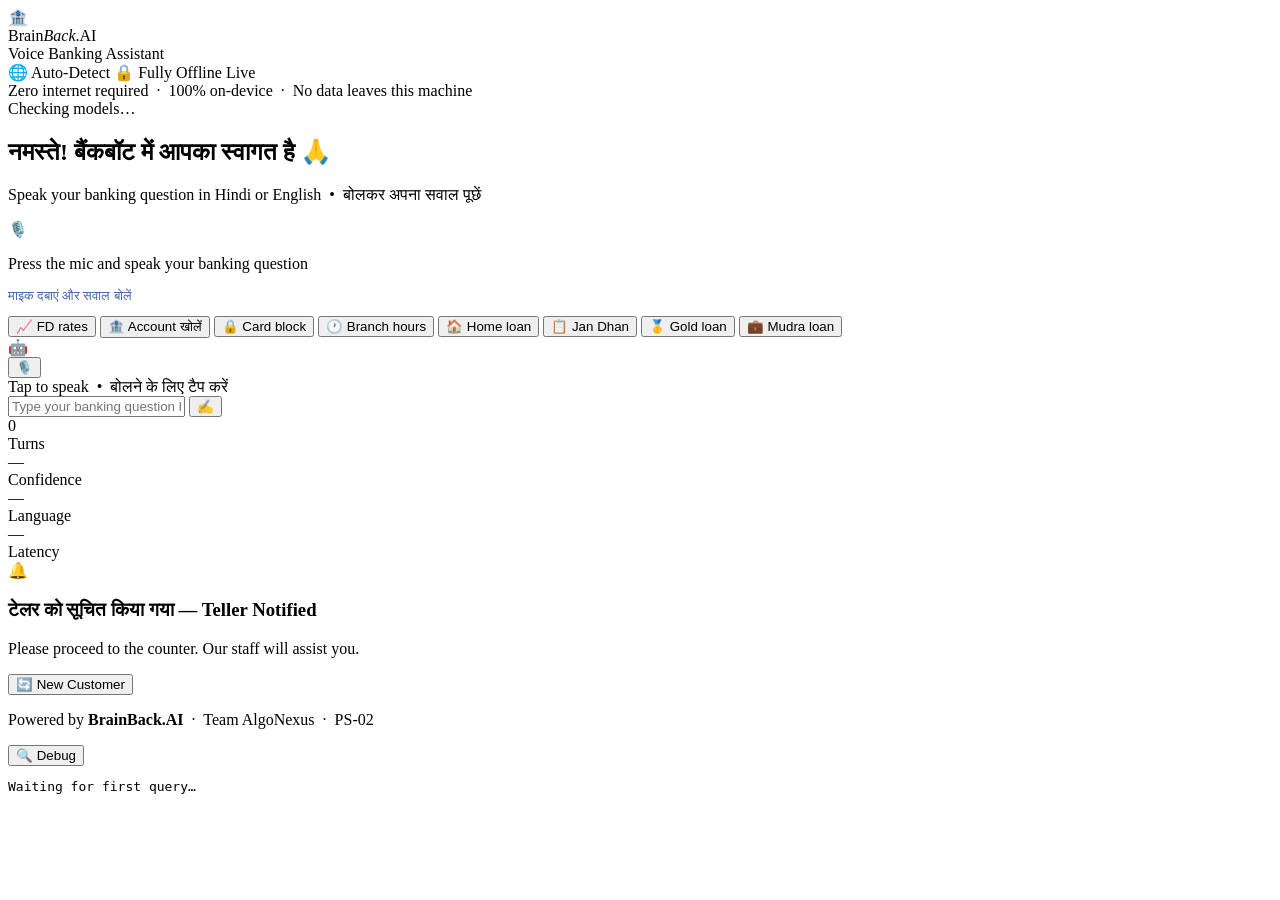
==== frontend/templates/index.html @ 08264290 "feat: offline voice RAG upgrades - hallucination fixes, STT phonetic dict, whisper prompt biasing, a" ====
<!DOCTYPE html>
<html lang="en">
<head>
  <meta charset="UTF-8"/>
  <meta name="viewport" content="width=device-width, initial-scale=1"/>
  <title>BankBot — BrainBack.AI</title>

  <!-- Fonts (only external dependency) -->
  <link rel="preconnect" href="https://fonts.googleapis.com"/>
  <link rel="preconnect" href="https://fonts.gstatic.com" crossorigin/>
  <link href="https://fonts.googleapis.com/css2?family=Sora:wght@300;400;600;700;800&family=Noto+Sans+Devanagari:wght@400;600&display=swap" rel="stylesheet"/>

  <!-- Kiosk stylesheet -->
  <link rel="stylesheet" href="/static/css/style.css"/>
</head>

<body>

  <!-- Animated background layers -->
  <div class="bg-radial" aria-hidden="true"></div>
  <div class="bg-grid"   aria-hidden="true"></div>

  <main class="page">

    <!-- ── HEADER ──────────────────────────────────────────── -->
    <header class="header">
      <div class="brand">
        <div class="brand-logo" aria-hidden="true">🏦</div>
        <div class="brand-text">
          <div class="brand-name">Brain<em>Back</em>.AI</div>
          <div class="brand-sub">Voice Banking Assistant</div>
        </div>
      </div>
      <div class="header-right">
        <span class="pill pill-blue" id="lang-badge" role="button" tabindex="0" onclick="toggleLanguageOverride()" style="cursor: pointer; user-select: none;">🌐 Auto-Detect</span>
        <span class="pill pill-gold">🔒 Fully Offline</span>
        <span class="pill pill-green"><span class="live-dot" aria-hidden="true"></span> Live</span>
      </div>
    </header>

    <!-- ── OFFLINE INDICATOR ───────────────────────────────── -->
    <div class="offline-banner" role="status">
      <span class="dot" aria-hidden="true"></span>
      Zero internet required &nbsp;·&nbsp; 100% on-device &nbsp;·&nbsp; No data leaves this machine
    </div>

    <!-- ── MODEL STATUS BAR (filled by JS) ────────────────── -->
    <div class="model-bar" id="model-bar" role="status" aria-label="Model status">
      <span class="mt-lbl">Checking models…</span>
    </div>

    <!-- ── GREETING ────────────────────────────────────────── -->
    <section class="greeting">
      <h1>नमस्ते! <span class="hi">बैंकबॉट</span> में आपका स्वागत है 🙏</h1>
      <p>Speak your banking question in Hindi or English &nbsp;•&nbsp; बोलकर अपना सवाल पूछें</p>
    </section>

    <!-- ── MAIN INTERACTION CARD ───────────────────────────── -->
    <div class="card">

      <!-- Conversation history -->
      <section class="conversation" id="conversation" aria-label="Conversation" aria-live="polite">
        <div class="empty-state" id="empty-state">
          <div class="icon" aria-hidden="true">🎙️</div>
          <p>Press the mic and speak your banking question</p>
          <p style="font-size:12.5px; color:#4466AA; margin-top:3px">
            माइक दबाएं और सवाल बोलें
          </p>
          <div class="sample-tiles" role="list">
            <button class="sample-tile" role="listitem" onclick="askSample('FD interest rate kya hai')">📈 FD rates</button>
            <button class="sample-tile" role="listitem" onclick="askSample('savings account kholne ke liye kya chahiye')">🏦 Account खोलें</button>
            <button class="sample-tile" role="listitem" onclick="askSample('ATM card block karna hai')">🔒 Card block</button>
            <button class="sample-tile" role="listitem" onclick="askSample('branch timing kya hai')">🕐 Branch hours</button>
            <button class="sample-tile" role="listitem" onclick="askSample('home loan ki jankari')">🏠 Home loan</button>
            <button class="sample-tile" role="listitem" onclick="askSample('Jan Dhan account kya hota hai')">📋 Jan Dhan</button>
            <button class="sample-tile" role="listitem" onclick="askSample('gold loan chahiye')">🥇 Gold loan</button>
            <button class="sample-tile" role="listitem" onclick="askSample('mudra loan kaise milega')">💼 Mudra loan</button>
          </div>
        </div>
      </section>

      <!-- Thinking indicator (shown while pipeline is running) -->
      <div class="thinking-wrap" id="thinking-wrap" aria-live="polite">
        <div class="msg bot">
          <div class="avatar" aria-hidden="true">🤖</div>
          <div class="thinking-dots" role="status" aria-label="Processing">
            <div class="thinking-dot"></div>
            <div class="thinking-dot"></div>
            <div class="thinking-dot"></div>
          </div>
        </div>
      </div>

      <div class="divider" aria-hidden="true"></div>

      <!-- Voice controls -->
      <div class="voice-controls">

        <!-- Real-time waveform from mic -->
        <div class="waveform" id="waveform" aria-hidden="true"></div>

        <!-- Mic button with animated rings -->
        <div class="mic-wrap">
          <div class="mic-ring off" id="mic-ring-1" aria-hidden="true"></div>
          <div class="mic-ring off" id="mic-ring-2" aria-hidden="true"></div>
          <div class="mic-ring off" id="mic-ring-3" aria-hidden="true"></div>
          <button
            class="mic-btn"
            id="mic-btn"
            onclick="toggleMic()"
            aria-label="Start recording"
          >🎙️</button>
        </div>

        <div class="mic-label" id="mic-label" role="status">
          Tap to speak &nbsp;•&nbsp; बोलने के लिए टैप करें
        </div>

      </div><!-- /voice-controls -->

      <!-- Text Input Area -->
      <div class="text-chat-area">
         <input type="text" id="chat-input" class="chat-input" placeholder="Type your banking question here..." autocomplete="off">
         <button class="btn-send" id="send-btn" aria-label="Send message">✍️</button>
      </div>
      <!-- Pipeline stats -->
      <div class="stats-bar" role="group" aria-label="Session statistics">
        <div class="stat-card">
          <div class="stat-value" id="stat-turns">0</div>
          <div class="stat-label">Turns</div>
        </div>
        <div class="stat-card">
          <div class="stat-value" id="stat-conf">—</div>
          <div class="stat-label">Confidence</div>
        </div>
        <div class="stat-card">
          <div class="stat-value" id="stat-lang">—</div>
          <div class="stat-label">Language</div>
        </div>
        <div class="stat-card">
          <div class="stat-value" id="stat-latency">—</div>
          <div class="stat-label">Latency</div>
        </div>
      </div>

    </div><!-- /card -->

    <!-- ── TELLER ALERT ─────────────────────────────────────── -->
    <div class="teller-alert" id="teller-alert" role="alert">
      <div class="teller-icon" aria-hidden="true">🔔</div>
      <div class="teller-body">
        <h3>टेलर को सूचित किया गया — Teller Notified</h3>
        <p id="teller-msg">Please proceed to the counter. Our staff will assist you.</p>
      </div>
    </div>

    <!-- ── BOTTOM ROW ──────────────────────────────────────── -->
    <div class="bottom-row">
      <button class="btn-secondary" onclick="resetSession()">🔄 New Customer</button>
      <p class="credit">Powered by <b>BrainBack.AI</b> &nbsp;·&nbsp; Team AlgoNexus &nbsp;·&nbsp; PS-02</p>
      <button class="btn-secondary" onclick="toggleDebug()">🔍 Debug</button>
    </div>

    <!-- ── DEBUG PANEL ─────────────────────────────────────── -->
    <pre class="debug-panel" id="debug-panel" aria-label="Debug output">Waiting for first query…</pre>

  </main><!-- /page -->

  <!-- Hidden audio player for TTS output -->
  <audio id="audio-player" aria-hidden="true"></audio>

  <!-- Kiosk JS (deferred — runs after DOM ready) -->
  <script src="/static/js/app.js" defer></script>

</body>
</html>
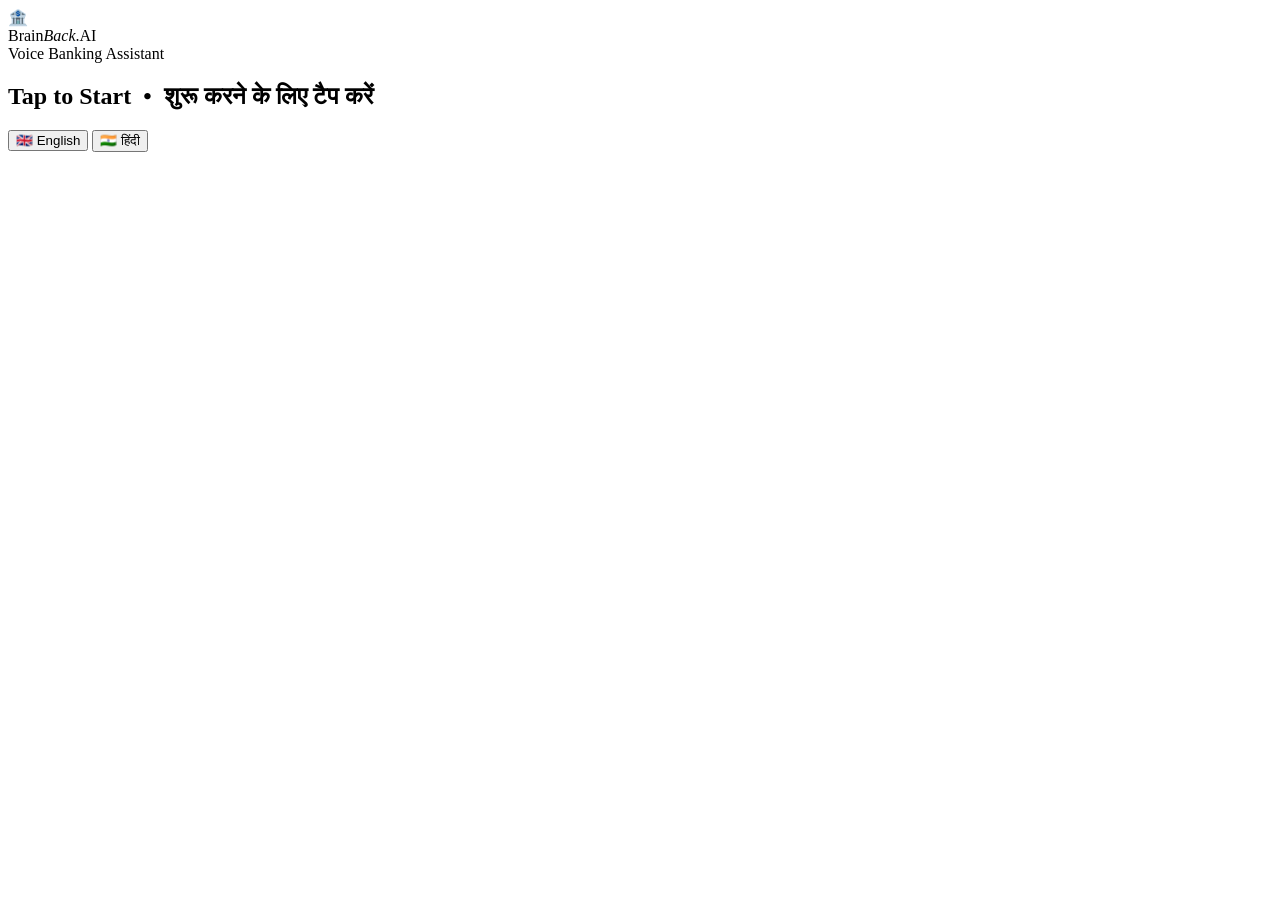
==== commit 1949c751: "start dialog and end dialog added" ====
--- a/frontend/templates/index.html
+++ b/frontend/templates/index.html
@@ -20,7 +20,23 @@
   <div class="bg-radial" aria-hidden="true"></div>
   <div class="bg-grid"   aria-hidden="true"></div>
 
-  <main class="page">
+  <!-- ── WELCOME OVERLAY ───────────────────────────────────── -->
+  <div id="welcome-overlay" class="welcome-overlay">
+    <div class="welcome-card">
+      <div class="welcome-brand">
+        <div class="welcome-logo">🏦</div>
+        <div class="welcome-title">Brain<em>Back</em>.AI</div>
+        <div class="welcome-subtitle">Voice Banking Assistant</div>
+      </div>
+      <h2>Tap to Start &nbsp;•&nbsp; शुरू करने के लिए टैप करें</h2>
+      <div class="welcome-buttons">
+        <button class="btn-lang" onclick="startSession('en')">🇬🇧 English</button>
+        <button class="btn-lang" onclick="startSession('hi')">🇮🇳 हिंदी</button>
+      </div>
+    </div>
+  </div>
+
+  <main class="page" id="main-ui" style="display: none;">
 
     <!-- ── HEADER ──────────────────────────────────────────── -->
     <header class="header">
@@ -93,6 +109,15 @@
 
       <div class="divider" aria-hidden="true"></div>
 
+      <!-- Exit Prompt Banner -->
+      <div id="exit-prompt" class="exit-prompt">
+        <div class="exit-msg">Any more questions? &nbsp;•&nbsp; कोई और सवाल?</div>
+        <div class="exit-actions">
+          <button class="btn-exit" onclick="endSession()">🛑 No, Exit</button>
+          <button class="btn-continue" onclick="hideExitPrompt()">🎤 Yes, Ask</button>
+        </div>
+      </div>
+
       <!-- Voice controls -->
       <div class="voice-controls">
 
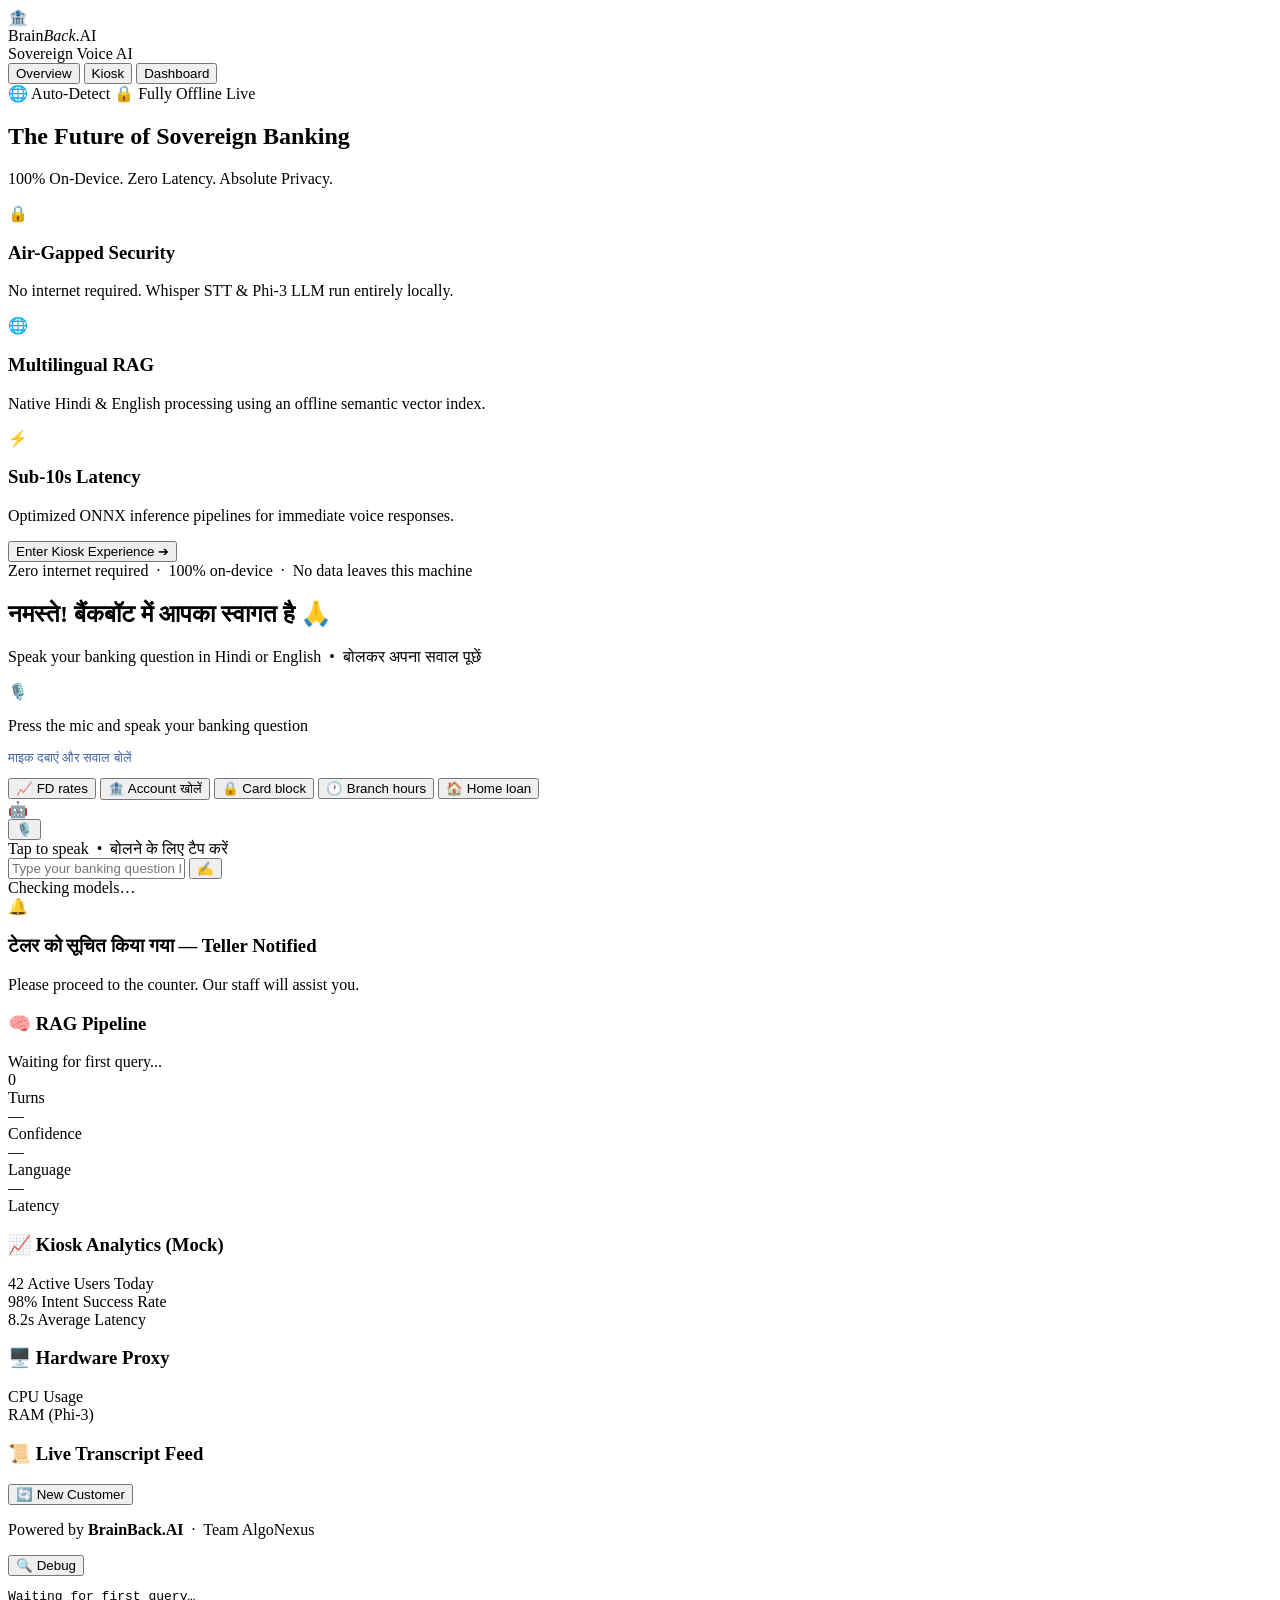
==== commit 359e073d: "fixed the UI destruct issue" ====
--- a/frontend/templates/index.html
+++ b/frontend/templates/index.html
@@ -1,201 +1,268 @@
-<!DOCTYPE html>
+<!doctype html>
 <html lang="en">
-<head>
-  <meta charset="UTF-8"/>
-  <meta name="viewport" content="width=device-width, initial-scale=1"/>
-  <title>BankBot — BrainBack.AI</title>
-
-  <!-- Fonts (only external dependency) -->
-  <link rel="preconnect" href="https://fonts.googleapis.com"/>
-  <link rel="preconnect" href="https://fonts.gstatic.com" crossorigin/>
-  <link href="https://fonts.googleapis.com/css2?family=Sora:wght@300;400;600;700;800&family=Noto+Sans+Devanagari:wght@400;600&display=swap" rel="stylesheet"/>
-
-  <!-- Kiosk stylesheet -->
-  <link rel="stylesheet" href="/static/css/style.css"/>
-</head>
-
-<body>
-
-  <!-- Animated background layers -->
-  <div class="bg-radial" aria-hidden="true"></div>
-  <div class="bg-grid"   aria-hidden="true"></div>
-
-  <!-- ── WELCOME OVERLAY ───────────────────────────────────── -->
-  <div id="welcome-overlay" class="welcome-overlay">
-    <div class="welcome-card">
-      <div class="welcome-brand">
-        <div class="welcome-logo">🏦</div>
-        <div class="welcome-title">Brain<em>Back</em>.AI</div>
-        <div class="welcome-subtitle">Voice Banking Assistant</div>
-      </div>
-      <h2>Tap to Start &nbsp;•&nbsp; शुरू करने के लिए टैप करें</h2>
-      <div class="welcome-buttons">
-        <button class="btn-lang" onclick="startSession('en')">🇬🇧 English</button>
-        <button class="btn-lang" onclick="startSession('hi')">🇮🇳 हिंदी</button>
-      </div>
-    </div>
-  </div>
-
-  <main class="page" id="main-ui" style="display: none;">
-
-    <!-- ── HEADER ──────────────────────────────────────────── -->
-    <header class="header">
-      <div class="brand">
-        <div class="brand-logo" aria-hidden="true">🏦</div>
-        <div class="brand-text">
-          <div class="brand-name">Brain<em>Back</em>.AI</div>
-          <div class="brand-sub">Voice Banking Assistant</div>
-        </div>
-      </div>
-      <div class="header-right">
-        <span class="pill pill-blue" id="lang-badge" role="button" tabindex="0" onclick="toggleLanguageOverride()" style="cursor: pointer; user-select: none;">🌐 Auto-Detect</span>
-        <span class="pill pill-gold">🔒 Fully Offline</span>
-        <span class="pill pill-green"><span class="live-dot" aria-hidden="true"></span> Live</span>
-      </div>
-    </header>
-
-    <!-- ── OFFLINE INDICATOR ───────────────────────────────── -->
-    <div class="offline-banner" role="status">
-      <span class="dot" aria-hidden="true"></span>
-      Zero internet required &nbsp;·&nbsp; 100% on-device &nbsp;·&nbsp; No data leaves this machine
-    </div>
-
-    <!-- ── MODEL STATUS BAR (filled by JS) ────────────────── -->
-    <div class="model-bar" id="model-bar" role="status" aria-label="Model status">
-      <span class="mt-lbl">Checking models…</span>
-    </div>
-
-    <!-- ── GREETING ────────────────────────────────────────── -->
-    <section class="greeting">
-      <h1>नमस्ते! <span class="hi">बैंकबॉट</span> में आपका स्वागत है 🙏</h1>
-      <p>Speak your banking question in Hindi or English &nbsp;•&nbsp; बोलकर अपना सवाल पूछें</p>
-    </section>
-
-    <!-- ── MAIN INTERACTION CARD ───────────────────────────── -->
-    <div class="card">
-
-      <!-- Conversation history -->
-      <section class="conversation" id="conversation" aria-label="Conversation" aria-live="polite">
-        <div class="empty-state" id="empty-state">
-          <div class="icon" aria-hidden="true">🎙️</div>
-          <p>Press the mic and speak your banking question</p>
-          <p style="font-size:12.5px; color:#4466AA; margin-top:3px">
-            माइक दबाएं और सवाल बोलें
-          </p>
-          <div class="sample-tiles" role="list">
-            <button class="sample-tile" role="listitem" onclick="askSample('FD interest rate kya hai')">📈 FD rates</button>
-            <button class="sample-tile" role="listitem" onclick="askSample('savings account kholne ke liye kya chahiye')">🏦 Account खोलें</button>
-            <button class="sample-tile" role="listitem" onclick="askSample('ATM card block karna hai')">🔒 Card block</button>
-            <button class="sample-tile" role="listitem" onclick="askSample('branch timing kya hai')">🕐 Branch hours</button>
-            <button class="sample-tile" role="listitem" onclick="askSample('home loan ki jankari')">🏠 Home loan</button>
-            <button class="sample-tile" role="listitem" onclick="askSample('Jan Dhan account kya hota hai')">📋 Jan Dhan</button>
-            <button class="sample-tile" role="listitem" onclick="askSample('gold loan chahiye')">🥇 Gold loan</button>
-            <button class="sample-tile" role="listitem" onclick="askSample('mudra loan kaise milega')">💼 Mudra loan</button>
-          </div>
-        </div>
-      </section>
-
-      <!-- Thinking indicator (shown while pipeline is running) -->
-      <div class="thinking-wrap" id="thinking-wrap" aria-live="polite">
-        <div class="msg bot">
-          <div class="avatar" aria-hidden="true">🤖</div>
-          <div class="thinking-dots" role="status" aria-label="Processing">
-            <div class="thinking-dot"></div>
-            <div class="thinking-dot"></div>
-            <div class="thinking-dot"></div>
-          </div>
-        </div>
-      </div>
-
-      <div class="divider" aria-hidden="true"></div>
-
-      <!-- Exit Prompt Banner -->
-      <div id="exit-prompt" class="exit-prompt">
-        <div class="exit-msg">Any more questions? &nbsp;•&nbsp; कोई और सवाल?</div>
-        <div class="exit-actions">
-          <button class="btn-exit" onclick="endSession()">🛑 No, Exit</button>
-          <button class="btn-continue" onclick="hideExitPrompt()">🎤 Yes, Ask</button>
-        </div>
-      </div>
-
-      <!-- Voice controls -->
-      <div class="voice-controls">
-
-        <!-- Real-time waveform from mic -->
-        <div class="waveform" id="waveform" aria-hidden="true"></div>
-
-        <!-- Mic button with animated rings -->
-        <div class="mic-wrap">
-          <div class="mic-ring off" id="mic-ring-1" aria-hidden="true"></div>
-          <div class="mic-ring off" id="mic-ring-2" aria-hidden="true"></div>
-          <div class="mic-ring off" id="mic-ring-3" aria-hidden="true"></div>
-          <button
-            class="mic-btn"
-            id="mic-btn"
-            onclick="toggleMic()"
-            aria-label="Start recording"
-          >🎙️</button>
-        </div>
-
-        <div class="mic-label" id="mic-label" role="status">
-          Tap to speak &nbsp;•&nbsp; बोलने के लिए टैप करें
-        </div>
-
-      </div><!-- /voice-controls -->
-
-      <!-- Text Input Area -->
-      <div class="text-chat-area">
-         <input type="text" id="chat-input" class="chat-input" placeholder="Type your banking question here..." autocomplete="off">
-         <button class="btn-send" id="send-btn" aria-label="Send message">✍️</button>
-      </div>
-      <!-- Pipeline stats -->
-      <div class="stats-bar" role="group" aria-label="Session statistics">
-        <div class="stat-card">
-          <div class="stat-value" id="stat-turns">0</div>
-          <div class="stat-label">Turns</div>
-        </div>
-        <div class="stat-card">
-          <div class="stat-value" id="stat-conf">—</div>
-          <div class="stat-label">Confidence</div>
-        </div>
-        <div class="stat-card">
-          <div class="stat-value" id="stat-lang">—</div>
-          <div class="stat-label">Language</div>
-        </div>
-        <div class="stat-card">
-          <div class="stat-value" id="stat-latency">—</div>
-          <div class="stat-label">Latency</div>
-        </div>
-      </div>
-
-    </div><!-- /card -->
-
-    <!-- ── TELLER ALERT ─────────────────────────────────────── -->
-    <div class="teller-alert" id="teller-alert" role="alert">
-      <div class="teller-icon" aria-hidden="true">🔔</div>
-      <div class="teller-body">
-        <h3>टेलर को सूचित किया गया — Teller Notified</h3>
-        <p id="teller-msg">Please proceed to the counter. Our staff will assist you.</p>
-      </div>
-    </div>
-
-    <!-- ── BOTTOM ROW ──────────────────────────────────────── -->
-    <div class="bottom-row">
-      <button class="btn-secondary" onclick="resetSession()">🔄 New Customer</button>
-      <p class="credit">Powered by <b>BrainBack.AI</b> &nbsp;·&nbsp; Team AlgoNexus &nbsp;·&nbsp; PS-02</p>
-      <button class="btn-secondary" onclick="toggleDebug()">🔍 Debug</button>
-    </div>
-
-    <!-- ── DEBUG PANEL ─────────────────────────────────────── -->
-    <pre class="debug-panel" id="debug-panel" aria-label="Debug output">Waiting for first query…</pre>
-
-  </main><!-- /page -->
-
-  <!-- Hidden audio player for TTS output -->
-  <audio id="audio-player" aria-hidden="true"></audio>
-
-  <!-- Kiosk JS (deferred — runs after DOM ready) -->
-  <script src="/static/js/app.js" defer></script>
-
-</body>
+  <head>
+    <meta charset="UTF-8" />
+    <meta name="viewport" content="width=device-width, initial-scale=1" />
+    <title>BankBot — BrainBack.AI</title>
+
+    <!-- Fonts (only external dependency) -->
+    <link rel="preconnect" href="https://fonts.googleapis.com" />
+    <link rel="preconnect" href="https://fonts.gstatic.com" crossorigin />
+    <link
+      href="https://fonts.googleapis.com/css2?family=Sora:wght@300;400;600;700;800&family=Noto+Sans+Devanagari:wght@400;600&display=swap"
+      rel="stylesheet"
+    />
+
+    <!-- Kiosk stylesheet -->
+    <link rel="stylesheet" href="/static/css/style.css" />
+  </head>
+
+  <body>
+    <!-- Animated background layers -->
+    <div class="bg-radial" aria-hidden="true"></div>
+    <div class="bg-grid" aria-hidden="true"></div>
+
+    <main class="page">
+      <!-- ── HEADER ──────────────────────────────────────────── -->
+      <header class="header">
+        <div class="brand">
+          <div class="brand-logo" aria-hidden="true">🏦</div>
+          <div class="brand-text">
+            <div class="brand-name">Brain<em>Back</em>.AI</div>
+            <div class="brand-sub">Sovereign Voice AI</div>
+          </div>
+        </div>
+
+        <!-- NEW NAVBAR -->
+        <nav class="top-nav">
+          <button class="nav-btn active" id="nav-landing" onclick="switchView('landing-view')">Overview</button>
+          <button class="nav-btn" id="nav-kiosk" onclick="switchView('kiosk-view')">Kiosk</button>
+          <button class="nav-btn" id="nav-dashboard" onclick="switchView('dashboard-view')">Dashboard</button>
+        </nav>
+
+        <div class="header-right">
+          <span
+            class="pill pill-blue"
+            id="lang-badge"
+            role="button"
+            tabindex="0"
+            onclick="toggleLanguageOverride()"
+            style="cursor: pointer; user-select: none"
+            >🌐 Auto-Detect</span
+          >
+          <span class="pill pill-gold">🔒 Fully Offline</span>
+          <span class="pill pill-green"
+            ><span class="live-dot" aria-hidden="true"></span> Live</span
+          >
+        </div>
+      </header>
+
+      <!-- ── VIEW CONTROLLER START ───────────────────────────── -->
+
+      <!-- [ VIEW 1: LANDING PAGE ] -->
+      <div id="landing-view" class="view active">
+        <section class="landing-hero">
+          <div class="hero-content">
+            <h1 class="hero-title">The Future of <span class="hi">Sovereign Banking</span></h1>
+            <p class="hero-subtitle">100% On-Device. Zero Latency. Absolute Privacy.</p>
+            
+            <div class="hero-features">
+              <div class="feature-card">
+                <div class="f-icon">🔒</div>
+                <h3>Air-Gapped Security</h3>
+                <p>No internet required. Whisper STT & Phi-3 LLM run entirely locally.</p>
+              </div>
+              <div class="feature-card">
+                <div class="f-icon">🌐</div>
+                <h3>Multilingual RAG</h3>
+                <p>Native Hindi & English processing using an offline semantic vector index.</p>
+              </div>
+              <div class="feature-card">
+                <div class="f-icon">⚡</div>
+                <h3>Sub-10s Latency</h3>
+                <p>Optimized ONNX inference pipelines for immediate voice responses.</p>
+              </div>
+            </div>
+
+            <button class="btn-primary hero-cta" onclick="switchView('kiosk-view')">Enter Kiosk Experience ➔</button>
+          </div>
+        </section>
+      </div>
+      <!-- [ /VIEW 1 ] -->
+
+
+      <!-- [ VIEW 2: KIOSK PAGE ] -->
+      <div id="kiosk-view" class="view">
+        <!-- OFFLINE INDICATOR -->
+        <div class="offline-banner" role="status">
+          <span class="dot" aria-hidden="true"></span>
+          Zero internet required &nbsp;·&nbsp; 100% on-device &nbsp;·&nbsp; No data leaves this machine
+        </div>
+
+        <!-- NEW: Grid Layout for Chat vs RAG Panel -->
+        <div class="kiosk-grid">
+          
+          <!-- LEFT COL: The Chat Interface -->
+          <div class="kiosk-main">
+            <!-- GREETING -->
+            <section class="greeting">
+              <h1>नमस्ते! <span class="hi">बैंकबॉट</span> में आपका स्वागत है 🙏</h1>
+              <p>Speak your banking question in Hindi or English &nbsp;•&nbsp; बोलकर अपना सवाल पूछें</p>
+            </section>
+
+            <!-- MAIN INTERACTION CARD -->
+            <div class="card">
+              <!-- Conversation history -->
+              <section class="conversation" id="conversation" aria-label="Conversation" aria-live="polite">
+                <div class="empty-state" id="empty-state">
+                  <div class="icon" aria-hidden="true">🎙️</div>
+                  <p>Press the mic and speak your banking question</p>
+                  <p style="font-size: 12.5px; color: #4466aa; margin-top: 3px">माइक दबाएं और सवाल बोलें</p>
+                  <div class="sample-tiles" role="list">
+                    <button class="sample-tile" role="listitem" onclick="askSample('FD interest rate kya hai')">📈 FD rates</button>
+                    <button class="sample-tile" role="listitem" onclick="askSample('savings account kholne ke liye kya chahiye')">🏦 Account खोलें</button>
+                    <button class="sample-tile" role="listitem" onclick="askSample('ATM card block karna hai')">🔒 Card block</button>
+                    <button class="sample-tile" role="listitem" onclick="askSample('branch timing kya hai')">🕐 Branch hours</button>
+                    <button class="sample-tile" role="listitem" onclick="askSample('home loan ki jankari')">🏠 Home loan</button>
+                  </div>
+                </div>
+              </section>
+
+              <!-- Thinking indicator -->
+              <div class="thinking-wrap" id="thinking-wrap" aria-live="polite">
+                <div class="msg bot">
+                  <div class="avatar" aria-hidden="true">🤖</div>
+                  <div class="thinking-dots" role="status" aria-label="Processing">
+                    <div class="thinking-dot"></div>
+                    <div class="thinking-dot"></div>
+                    <div class="thinking-dot"></div>
+                  </div>
+                </div>
+              </div>
+
+              <div class="divider" aria-hidden="true"></div>
+
+              <!-- Voice controls -->
+              <div class="voice-controls">
+                <!-- Real-time waveform from mic -->
+                <div class="waveform" id="waveform" aria-hidden="true"></div>
+
+                <!-- Mic button with animated rings -->
+                <div class="mic-wrap">
+                  <div class="mic-ring off" id="mic-ring-1" aria-hidden="true"></div>
+                  <div class="mic-ring off" id="mic-ring-2" aria-hidden="true"></div>
+                  <div class="mic-ring off" id="mic-ring-3" aria-hidden="true"></div>
+                  <button class="mic-btn" id="mic-btn" onclick="toggleMic()" aria-label="Start recording">🎙️</button>
+                </div>
+
+                <div class="mic-label" id="mic-label" role="status">Tap to speak &nbsp;•&nbsp; बोलने के लिए टैप करें</div>
+              </div>
+
+              <!-- Text Input Area -->
+              <div class="text-chat-area">
+                <input type="text" id="chat-input" class="chat-input" placeholder="Type your banking question here..." autocomplete="off"/>
+                <button class="btn-send" id="send-btn" aria-label="Send message">✍️</button>
+              </div>
+            </div>
+
+            <!-- MODEL STATUS BAR -->
+            <div class="model-bar mt-sm" id="model-bar" role="status" aria-label="Model status">
+              <span class="mt-lbl">Checking models…</span>
+            </div>
+            
+            <!-- TELLER ALERT -->
+            <div class="teller-alert mt-sm" id="teller-alert" role="alert">
+              <div class="teller-icon" aria-hidden="true">🔔</div>
+              <div class="teller-body">
+                <h3>टेलर को सूचित किया गया — Teller Notified</h3>
+                <p id="teller-msg">Please proceed to the counter. Our staff will assist you.</p>
+              </div>
+            </div>
+          </div>
+
+          <!-- RIGHT COL: RAG Visualizer -->
+          <div class="kiosk-sidebar">
+            <div class="rag-panel">
+              <div class="rag-header">
+                <h3>🧠 RAG Pipeline</h3>
+                <span class="rag-pulse"></span>
+              </div>
+              <div class="rag-body" id="rag-visualizer">
+                <div class="rag-empty">Waiting for first query...</div>
+              </div>
+            </div>
+
+            <!-- Pipeline stats embedded here -->
+            <div class="stats-bar vertical" role="group" aria-label="Session statistics">
+              <div class="stat-card"><div class="stat-value" id="stat-turns">0</div><div class="stat-label">Turns</div></div>
+              <div class="stat-card"><div class="stat-value" id="stat-conf">—</div><div class="stat-label">Confidence</div></div>
+              <div class="stat-card"><div class="stat-value" id="stat-lang">—</div><div class="stat-label">Language</div></div>
+              <div class="stat-card"><div class="stat-value" id="stat-latency">—</div><div class="stat-label">Latency</div></div>
+            </div>
+          </div>
+
+        </div> <!-- /kiosk-grid -->
+      </div>
+      <!-- [ /VIEW 2 ] -->
+
+
+      <!-- [ VIEW 3: DASHBOARD PAGE ] -->
+      <div id="dashboard-view" class="view">
+        <div class="dashboard-grid">
+          
+          <div class="dash-card">
+            <h3>📈 Kiosk Analytics (Mock)</h3>
+            <div class="dash-stats">
+              <div class="dash-stat">
+                <span class="d-val">42</span>
+                <span class="d-lbl">Active Users Today</span>
+              </div>
+              <div class="dash-stat">
+                <span class="d-val">98%</span>
+                <span class="d-lbl">Intent Success Rate</span>
+              </div>
+              <div class="dash-stat">
+                <span class="d-val">8.2s</span>
+                <span class="d-lbl">Average Latency</span>
+              </div>
+            </div>
+          </div>
+
+          <div class="dash-card">
+            <h3>🖥️ Hardware Proxy</h3>
+            <div class="hw-bars">
+              <div class="hw-row"><span>CPU Usage</span><div class="hw-bar"><div class="hw-fill cpu" style="width:75%"></div></div></div>
+              <div class="hw-row"><span>RAM (Phi-3)</span><div class="hw-bar"><div class="hw-fill ram" style="width:60%"></div></div></div>
+            </div>
+          </div>
+
+        </div>
+
+        <div class="dash-card flex-1">
+          <h3>📜 Live Transcript Feed</h3>
+          <div class="dash-transcript" id="dash-transcript">
+            <!-- Feed injected by JS -->
+          </div>
+        </div>
+      </div>
+      <!-- [ /VIEW 3 ] -->
+
+      <!-- ── BOTTOM ROW ──────────────────────────────────────── -->
+      <div class="bottom-row">
+        <button class="btn-secondary" onclick="resetSession()">🔄 New Customer</button>
+        <p class="credit">Powered by <b>BrainBack.AI</b> &nbsp;·&nbsp; Team AlgoNexus</p>
+        <button class="btn-secondary" onclick="toggleDebug()">🔍 Debug</button>
+      </div>
+
+      <!-- ── DEBUG PANEL ─────────────────────────────────────── -->
+      <pre class="debug-panel" id="debug-panel" aria-label="Debug output">Waiting for first query…</pre>
+    </main>
+    <!-- /page -->
+
+    <!-- Hidden audio player for TTS output -->
+    <audio id="audio-player" aria-hidden="true"></audio>
+
+    <!-- App Scripts -->
+    <script src="/static/js/app.js" defer></script>
+  </body>
 </html>
